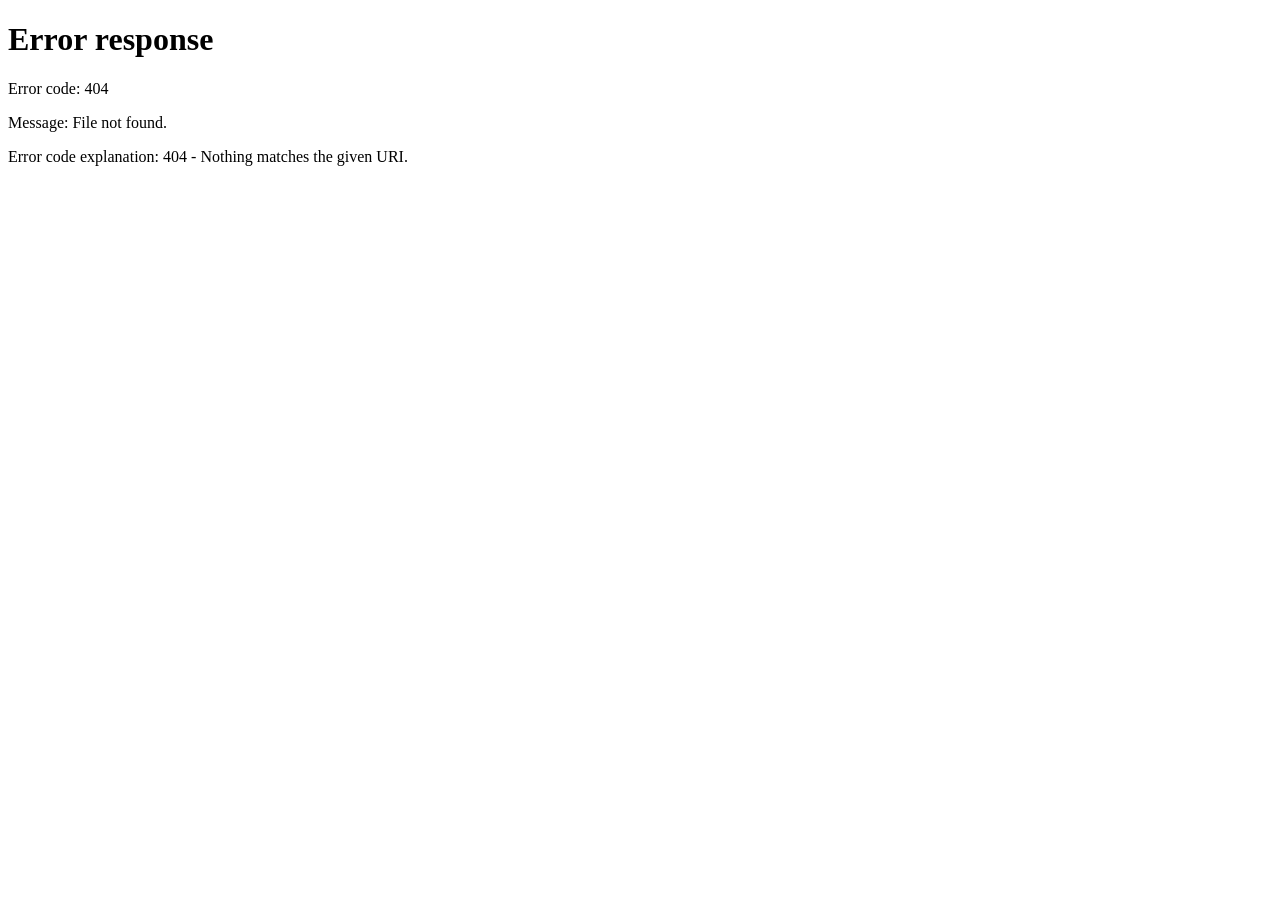
==== sitio/index.html @ 864696e4 "Publicar la aplicación en GitHub Pages Workflow de Actions que publica solo pruebas/<prueba>/src/pru" ====
<!DOCTYPE html>
<html lang="es">
<head>
<meta charset="utf-8">
<meta name="viewport" content="width=device-width, initial-scale=1">
<meta name="color-scheme" content="light only">
<meta name="robots" content="noindex, nofollow">
<meta http-equiv="refresh" content="0; url=razonamiento-forma-b/">
<title>Amador Russell, Reclutamiento y selección</title>
<script>location.replace("razonamiento-forma-b/");</script>
<style>
body{margin:0;padding:24px 16px;background:#F9FBFE;color:#1C2633;font:18px/1.5 system-ui,-apple-system,"Segoe UI",Roboto,sans-serif}
a{display:inline-block;margin-top:16px;padding:16px 24px;border-radius:16px;background:#2447B8;color:#FFFFFF;text-decoration:none;font-weight:700}
</style>
</head>
<body>
<p>Amador Russell, Reclutamiento y selección</p>
<a href="razonamiento-forma-b/">Abrir la prueba de razonamiento general</a>
</body>
</html>
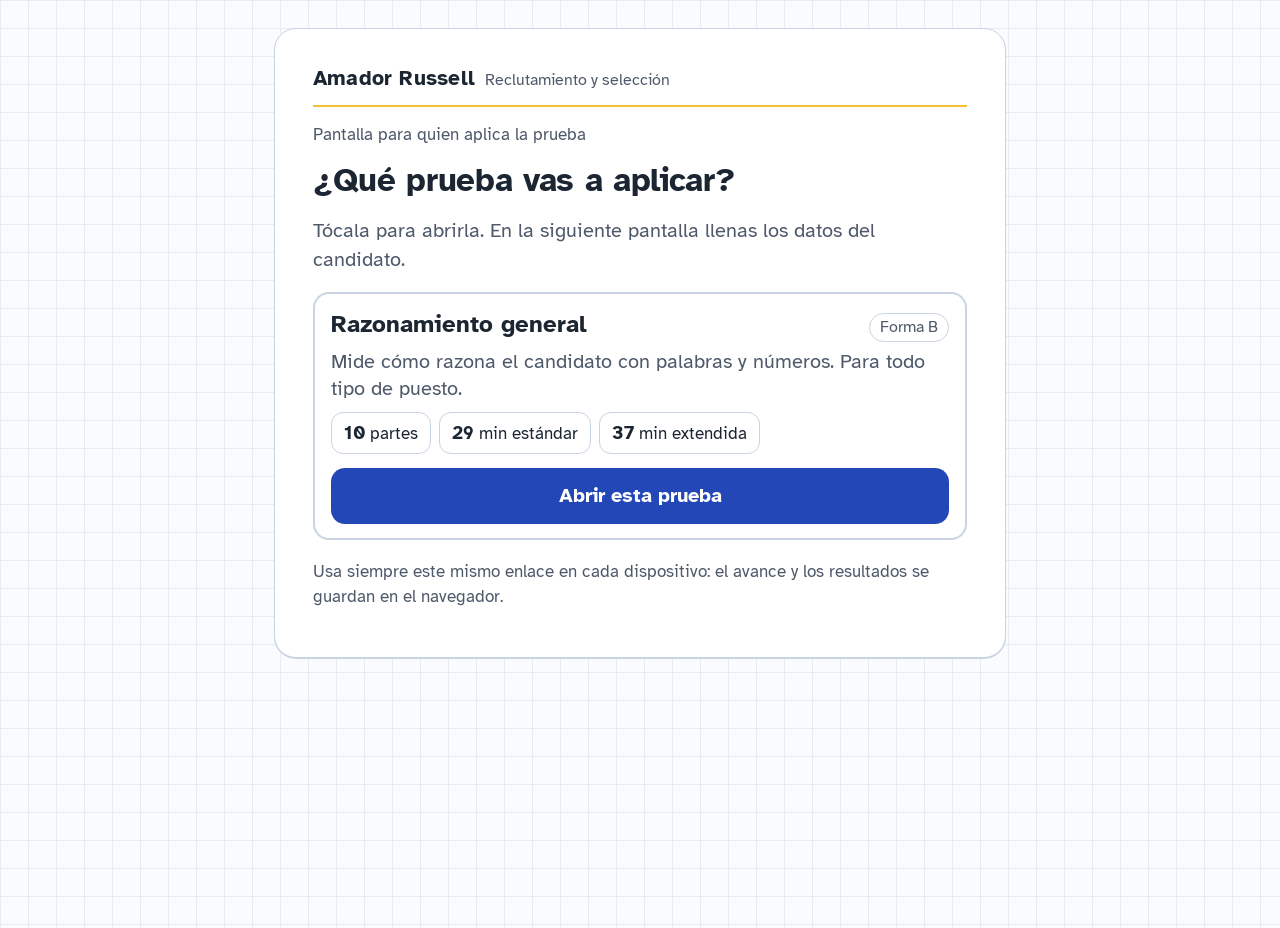
==== commit 004648b6: "Agregar menú de pruebas en la raíz del sitio La raíz de GitHub Pages deja de redirigir a razonamient" ====
--- a/sitio/index.html
+++ b/sitio/index.html
@@ -2,19 +2,108 @@
 <html lang="es">
 <head>
 <meta charset="utf-8">
-<meta name="viewport" content="width=device-width, initial-scale=1">
+<meta name="viewport" content="width=device-width, initial-scale=1, viewport-fit=cover">
+<meta name="theme-color" content="#F9FBFE">
 <meta name="color-scheme" content="light only">
 <meta name="robots" content="noindex, nofollow">
-<meta http-equiv="refresh" content="0; url=razonamiento-forma-b/">
-<title>Amador Russell, Reclutamiento y selección</title>
-<script>location.replace("razonamiento-forma-b/");</script>
+<title>Amador Russell, pruebas de reclutamiento</title>
 <style>
-body{margin:0;padding:24px 16px;background:#F9FBFE;color:#1C2633;font:18px/1.5 system-ui,-apple-system,"Segoe UI",Roboto,sans-serif}
-a{display:inline-block;margin-top:16px;padding:16px 24px;border-radius:16px;background:#2447B8;color:#FFFFFF;text-decoration:none;font-weight:700}
+@font-face{font-family:"Atkinson";font-weight:400;font-style:normal;font-display:swap;src:url([data-uri]) format("woff2")}
+@font-face{font-family:"Atkinson";font-weight:700;font-style:normal;font-display:swap;src:url([data-uri]) format("woff2")}
+:root{
+  --paper:#F9FBFE; --grid:#E6ECF4; --sheet:#FFFFFF;
+  --ink:#1C2633; --ink2:#4E596A; --line:#C9D3E1;
+  --blue:#2447B8; --blue-d:#1B3690; --blue-soft:#EAF0FC;
+  --pencil:#F2C230; --pencil-soft:#FFF4CC; --pencil-d:#C99A00;
+  --bad:#B42318; --bad-soft:#FDECEA; --warn:#A45A00;
+  --fs:18px;
+  color-scheme:light only;
+}
+@media (min-width:700px){:root{--fs:20px}}
+*{box-sizing:border-box;-webkit-tap-highlight-color:transparent}
+:root{padding-top:env(safe-area-inset-top,0px);padding-bottom:env(safe-area-inset-bottom,0px)}
+body{margin:0;min-height:100vh;font-family:"Atkinson",system-ui,-apple-system,"Segoe UI",Roboto,sans-serif;font-size:var(--fs);line-height:1.45;color:var(--ink);
+  background-color:var(--paper);
+  background-image:linear-gradient(var(--grid) 1px,transparent 1px),linear-gradient(90deg,var(--grid) 1px,transparent 1px);
+  background-size:28px 28px;-webkit-text-size-adjust:100%}
+:focus-visible{outline:3px solid var(--pencil);outline-offset:2px}
+.app{max-width:780px;margin:0 auto}
+.sheet{background:var(--sheet);border:1px solid var(--line);border-radius:22px;padding:22px 20px;margin:16px 14px;box-shadow:0 1px 0 var(--line)}
+@media (min-width:700px){.sheet{padding:34px 38px;margin:28px 24px}}
+.brand{display:flex;align-items:baseline;flex-wrap:wrap;gap:4px 10px;padding-bottom:12px;margin-bottom:16px;border-bottom:2px solid var(--pencil)}
+.brand b{font-size:1.05em;letter-spacing:.01em}
+.brand span{font-size:.8em;color:var(--ink2)}
+h1{font-size:1.65em;line-height:1.15;margin:0 0 .5em;font-weight:700;letter-spacing:-.01em}
+p{margin:0 0 .8em}
+.muted{color:var(--ink2)}
+.small{font-size:.85em}
+.notice{border:2px solid var(--pencil);background:var(--pencil-soft);border-radius:14px;padding:14px 16px;margin-bottom:18px}
+.notice.bad{border-color:var(--bad);background:var(--bad-soft);color:var(--bad)}
+.notice p:last-child{margin:0}
+.pruebas{display:grid;gap:12px;margin:18px 0 20px}
+.prueba{display:block;padding:16px 16px 14px;border:2px solid var(--line);border-radius:16px;background:var(--sheet);color:inherit;text-decoration:none}
+.prueba:active{border-color:var(--blue);background:var(--blue-soft)}
+.prueba .nom{display:flex;align-items:baseline;justify-content:space-between;gap:10px;flex-wrap:wrap}
+.prueba .nom b{font-size:1.2em;line-height:1.2}
+.prueba .forma{font-size:.8em;color:var(--ink2);border:1px solid var(--line);border-radius:999px;padding:2px 10px;white-space:nowrap}
+.prueba .desc{display:block;color:var(--ink2);margin:6px 0 10px;line-height:1.35}
+.datos{display:flex;gap:8px;flex-wrap:wrap}
+.dato{border:1px solid var(--line);border-radius:12px;padding:6px 12px;background:var(--sheet);font-size:.85em}
+.dato b{font-size:1.1em}
+.abrir{display:flex;align-items:center;justify-content:center;min-height:56px;margin-top:14px;border-radius:14px;background:var(--blue);color:#FFFFFF;font-weight:700}
+.prueba:active .abrir{background:var(--blue-d)}
+.encurso{display:none;margin-top:12px;padding:6px 12px;border-radius:10px;background:var(--pencil-soft);border:2px solid var(--pencil);color:var(--warn);font-weight:700;font-size:.9em}
+.prueba.activa{border-color:var(--pencil-d)}
+.prueba.activa .encurso{display:block}
 </style>
 </head>
 <body>
-<p>Amador Russell, Reclutamiento y selección</p>
-<a href="razonamiento-forma-b/">Abrir la prueba de razonamiento general</a>
+<div class="app">
+<div class="sheet">
+<div class="brand"><b>Amador Russell</b><span>Reclutamiento y selección</span></div>
+<p class="muted small">Pantalla para quien aplica la prueba</p>
+<h1>¿Qué prueba vas a aplicar?</h1>
+<div id="avisos"></div>
+<p class="muted">Tócala para abrirla. En la siguiente pantalla llenas los datos del candidato.</p>
+
+<!-- Una tarjeta por prueba. data-claves: claves de localStorage de la prueba en curso (principal y respaldo). -->
+<nav class="pruebas" aria-label="Pruebas disponibles">
+<a class="prueba" href="razonamiento-forma-b/" data-claves="rgFormaB.v1 rgFormaB.v1.respaldo">
+<span class="nom"><b>Razonamiento general</b><span class="forma">Forma B</span></span>
+<span class="desc">Mide cómo razona el candidato con palabras y números. Para todo tipo de puesto.</span>
+<span class="datos"><span class="dato"><b>10</b> partes</span><span class="dato"><b>29</b> min estándar</span><span class="dato"><b>37</b> min extendida</span></span>
+<span class="encurso">Hay una aplicación en curso en este dispositivo</span>
+<span class="abrir">Abrir esta prueba</span>
+</a>
+</nav>
+
+<p class="small muted">Usa siempre este mismo enlace en cada dispositivo: el avance y los resultados se guardan en el navegador.</p>
+</div>
+</div>
+<script>
+"use strict";
+/* Si hay una prueba a medio aplicar en este dispositivo, la raíz la reabre sola:
+   el candidato nunca debe quedar frente al menú a mitad de una prueba, ni al tocar "atrás"
+   (por eso también se revisa en pageshow, cuando el navegador restaura la página de su caché).
+   Solo se lee la fase del estado guardado; nunca se escribe ni se muestra nada del candidato. */
+function revisar(){
+  const EN_CURSO = ["welcome","intro","item","review","timeout"];
+  function fase(claves){
+    for(const k of claves){
+      try{const o=JSON.parse(localStorage.getItem(k));if(o&&typeof o==="object"&&typeof o.phase==="string")return o.phase;}catch(e){}
+    }
+    return null;
+  }
+  const activas=[...document.querySelectorAll(".prueba")].filter(a=>EN_CURSO.includes(fase(a.dataset.claves.split(" "))));
+  if(activas.length===1){location.replace(activas[0].href);return;}
+  document.querySelectorAll(".prueba").forEach(a=>a.classList.toggle("activa",activas.includes(a)));
+  const avisos=[];
+  if(activas.length>1) avisos.push('<div class="notice"><p><b>Hay '+activas.length+' pruebas en curso en este dispositivo.</b> Abre la marcada que corresponda para continuarla.</p></div>');
+  if(/; wv\)|Telegram|FBAN|FBAV|Instagram|WhatsApp|Line\//i.test(navigator.userAgent||"")) avisos.push('<div class="notice bad"><p><b>Estás dentro del navegador de otra aplicación.</b> Puede borrar el avance al cerrarse. Para aplicar la prueba ábrela en Chrome o Safari.</p></div>');
+  document.getElementById("avisos").innerHTML=avisos.join("");
+}
+revisar();
+window.addEventListener("pageshow",e=>{if(e.persisted)revisar();});
+</script>
 </body>
 </html>
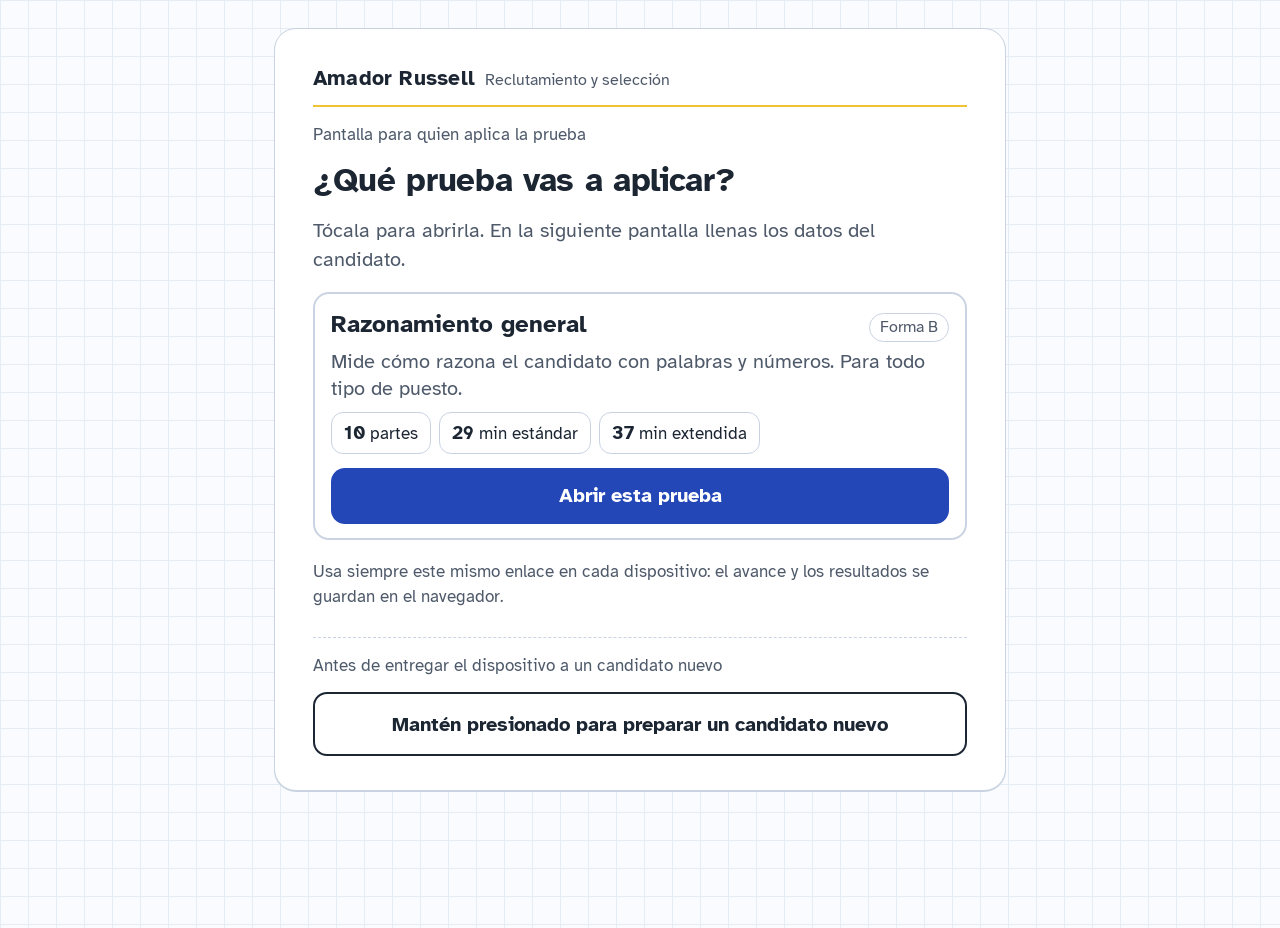
==== commit 7c552937: "Agregar salida oculta al menú y preparar candidato nuevo - Menú oculto del aplicador (pulsación de 3" ====
--- a/sitio/index.html
+++ b/sitio/index.html
@@ -7,9 +7,11 @@
 <meta name="color-scheme" content="light only">
 <meta name="robots" content="noindex, nofollow">
 <title>Amador Russell, pruebas de reclutamiento</title>
+<!-- Fuente desde Google Fonts sin bloquear la página: si la red falla, se ve con la del sistema. -->
+<link rel="preconnect" href="https://fonts.googleapis.com">
+<link rel="preconnect" href="https://fonts.gstatic.com" crossorigin>
+<link rel="stylesheet" href="https://fonts.googleapis.com/css2?family=Atkinson+Hyperlegible:wght@400;700&amp;display=swap" media="print" onload="this.media='all'">
 <style>
-@font-face{font-family:"Atkinson";font-weight:400;font-style:normal;font-display:swap;src:url([data-uri]) format("woff2")}
-@font-face{font-family:"Atkinson";font-weight:700;font-style:normal;font-display:swap;src:url([data-uri]) format("woff2")}
 :root{
   --paper:#F9FBFE; --grid:#E6ECF4; --sheet:#FFFFFF;
   --ink:#1C2633; --ink2:#4E596A; --line:#C9D3E1;
@@ -22,7 +24,7 @@
 @media (min-width:700px){:root{--fs:20px}}
 *{box-sizing:border-box;-webkit-tap-highlight-color:transparent}
 :root{padding-top:env(safe-area-inset-top,0px);padding-bottom:env(safe-area-inset-bottom,0px)}
-body{margin:0;min-height:100vh;font-family:"Atkinson",system-ui,-apple-system,"Segoe UI",Roboto,sans-serif;font-size:var(--fs);line-height:1.45;color:var(--ink);
+body{margin:0;min-height:100vh;font-family:"Atkinson Hyperlegible",system-ui,-apple-system,"Segoe UI",Roboto,sans-serif;font-size:var(--fs);line-height:1.45;color:var(--ink);
   background-color:var(--paper);
   background-image:linear-gradient(var(--grid) 1px,transparent 1px),linear-gradient(90deg,var(--grid) 1px,transparent 1px);
   background-size:28px 28px;-webkit-text-size-adjust:100%}
@@ -55,6 +57,22 @@
 .encurso{display:none;margin-top:12px;padding:6px 12px;border-radius:10px;background:var(--pencil-soft);border:2px solid var(--pencil);color:var(--warn);font-weight:700;font-size:.9em}
 .prueba.activa{border-color:var(--pencil-d)}
 .prueba.activa .encurso{display:block}
+.aplicador{margin-top:28px;padding-top:16px;border-top:1px dashed var(--line)}
+.hold{position:relative;overflow:hidden;width:100%;min-height:64px;border-radius:14px;border:2px solid var(--ink);background:var(--sheet);font:inherit;font-weight:700;color:var(--ink);-webkit-user-select:none;user-select:none;-webkit-touch-callout:none;touch-action:manipulation;cursor:pointer}
+.hold i{position:absolute;inset:0;width:0;background:var(--pencil-soft)}
+.hold span{position:relative}
+.btn{display:inline-flex;align-items:center;justify-content:center;min-height:56px;padding:0 22px;border-radius:14px;border:2px solid var(--blue);background:var(--blue);color:#FFFFFF;font:inherit;font-weight:700;cursor:pointer}
+.btn.ghost{background:var(--sheet);color:var(--blue)}
+.row{display:flex;gap:12px;flex-wrap:wrap}
+.row>.btn{flex:1 1 auto;white-space:nowrap}
+.scrim{position:fixed;inset:0;background:rgba(28,38,51,.45);display:grid;place-items:center;z-index:40;padding:20px}
+.modal{background:var(--sheet);border-radius:20px;max-width:460px;width:100%;padding:22px;max-height:90vh;overflow:auto}
+.modal h2{margin:0 0 .5em;font-size:1.2em}
+.modal ul{margin:0 0 .8em;padding-left:1.2em}
+.modal li{margin-bottom:.4em}
+.toast{position:fixed;left:50%;bottom:calc(24px + env(safe-area-inset-bottom,0px));transform:translateX(-50%);width:max-content;max-width:calc(100% - 32px);background:var(--ink);color:var(--paper);padding:12px 18px;border-radius:12px;font-weight:700;z-index:50;opacity:0;transition:opacity .2s;pointer-events:none}
+.toast.show{opacity:1}
+@media (prefers-reduced-motion:reduce){*{transition:none!important;animation:none!important}}
 </style>
 </head>
 <body>
@@ -66,9 +84,10 @@
 <div id="avisos"></div>
 <p class="muted">Tócala para abrirla. En la siguiente pantalla llenas los datos del candidato.</p>
 
-<!-- Una tarjeta por prueba. data-claves: claves de localStorage de la prueba en curso (principal y respaldo). -->
+<!-- Una tarjeta por prueba. data-claves: claves de localStorage del estado en curso (principal y respaldo).
+     data-historial: clave del historial de aplicaciones de esa prueba. -->
 <nav class="pruebas" aria-label="Pruebas disponibles">
-<a class="prueba" href="razonamiento-forma-b/" data-claves="rgFormaB.v1 rgFormaB.v1.respaldo">
+<a class="prueba" href="razonamiento-forma-b/" data-claves="rgFormaB.v1 rgFormaB.v1.respaldo" data-historial="rgFormaB.v1.historial">
 <span class="nom"><b>Razonamiento general</b><span class="forma">Forma B</span></span>
 <span class="desc">Mide cómo razona el candidato con palabras y números. Para todo tipo de puesto.</span>
 <span class="datos"><span class="dato"><b>10</b> partes</span><span class="dato"><b>29</b> min estándar</span><span class="dato"><b>37</b> min extendida</span></span>
@@ -78,30 +97,110 @@
 </nav>
 
 <p class="small muted">Usa siempre este mismo enlace en cada dispositivo: el avance y los resultados se guardan en el navegador.</p>
+<div class="aplicador">
+<p class="small muted">Antes de entregar el dispositivo a un candidato nuevo</p>
+<button class="hold" id="preparar" data-hold="preparar"><i></i><span>Mantén presionado para preparar un candidato nuevo</span></button>
 </div>
 </div>
+</div>
+<div class="toast" id="toast" role="status" aria-live="polite"></div>
 <script>
 "use strict";
+const EN_CURSO = ["welcome","intro","item","review","timeout"];
+const $ = s => document.querySelector(s);
+const esc = s => String(s==null?"":s).replace(/[&<>"]/g,c=>({"&":"&amp;","<":"&lt;",">":"&gt;",'"':"&quot;"}[c]));
+const tarjetas = () => [...document.querySelectorAll(".prueba")];
+const nombrePrueba = a => a.querySelector(".nom b").textContent+", "+a.querySelector(".forma").textContent;
+
+/* Estado guardado de una prueba: la copia principal o, si está dañada, el respaldo, como hace la prueba. */
+function leer(a){
+  for(const k of a.dataset.claves.split(" ")){
+    try{const o=JSON.parse(localStorage.getItem(k));if(o&&typeof o==="object"&&typeof o.phase==="string")return o;}catch(e){}
+  }
+  return null;
+}
+
 /* Si hay una prueba a medio aplicar en este dispositivo, la raíz la reabre sola:
    el candidato nunca debe quedar frente al menú a mitad de una prueba, ni al tocar "atrás"
    (por eso también se revisa en pageshow, cuando el navegador restaura la página de su caché).
-   Solo se lee la fase del estado guardado; nunca se escribe ni se muestra nada del candidato. */
+   Aquí solo se lee la fase del estado guardado. */
 function revisar(){
-  const EN_CURSO = ["welcome","intro","item","review","timeout"];
-  function fase(claves){
-    for(const k of claves){
-      try{const o=JSON.parse(localStorage.getItem(k));if(o&&typeof o==="object"&&typeof o.phase==="string")return o.phase;}catch(e){}
-    }
-    return null;
-  }
-  const activas=[...document.querySelectorAll(".prueba")].filter(a=>EN_CURSO.includes(fase(a.dataset.claves.split(" "))));
+  const activas=tarjetas().filter(a=>{const o=leer(a);return !!o&&EN_CURSO.includes(o.phase);});
   if(activas.length===1){location.replace(activas[0].href);return;}
-  document.querySelectorAll(".prueba").forEach(a=>a.classList.toggle("activa",activas.includes(a)));
+  tarjetas().forEach(a=>a.classList.toggle("activa",activas.includes(a)));
   const avisos=[];
   if(activas.length>1) avisos.push('<div class="notice"><p><b>Hay '+activas.length+' pruebas en curso en este dispositivo.</b> Abre la marcada que corresponda para continuarla.</p></div>');
   if(/; wv\)|Telegram|FBAN|FBAV|Instagram|WhatsApp|Line\//i.test(navigator.userAgent||"")) avisos.push('<div class="notice bad"><p><b>Estás dentro del navegador de otra aplicación.</b> Puede borrar el avance al cerrarse. Para aplicar la prueba ábrela en Chrome o Safari.</p></div>');
-  document.getElementById("avisos").innerHTML=avisos.join("");
-}
+  $("#avisos").innerHTML=avisos.join("");
+}
+
+/* Preparar el dispositivo para un candidato nuevo (pulsación larga del aplicador).
+   Por prueba: una aplicación sin terminar se cancela y se archiva en su historial, como
+   "Cancelar aplicación" dentro de la prueba; una terminada ya estaba archivada y solo se confirma.
+   El estado se borra únicamente después de verificar que quedó en el historial. El historial no se toca. */
+function pendientes(){return tarjetas().map(a=>({a,o:leer(a)})).filter(x=>x.o&&x.o.phase!=="setup");}
+function archivar(clave,c){
+  let h=[];
+  try{h=JSON.parse(localStorage.getItem(clave)||"[]");if(!Array.isArray(h))h=[];}catch(e){h=[];}
+  const i=h.findIndex(x=>x&&x.id===c.id);if(i>=0)h[i]=c;else h.unshift(c);
+  while(h.length>30)h.pop();
+  for(;;){try{localStorage.setItem(clave,JSON.stringify(h));break;}catch(e){if(h.length<=1)return false;h.pop();}}
+  try{const v=JSON.parse(localStorage.getItem(clave));return Array.isArray(v)&&v.some(x=>x&&x.id===c.id);}catch(e){return false;}
+}
+function prepararPrueba(a,o){
+  const c=JSON.parse(JSON.stringify(o)), ahora=Date.now();
+  if(!c.id) c.id="A"+ahora.toString(36);
+  if(EN_CURSO.includes(c.phase)){
+    for(const k in (c.times||{})){
+      const t=c.times[k];
+      if(t&&t.start&&!t.end){const vencio=t.deadline&&t.deadline<ahora;t.end=vencio?t.deadline:ahora;if(vencio)t.timedOut=true;}
+    }
+    c.status="cancelada";c.finishedAt=ahora;
+  }
+  c.phase="done";
+  if(!archivar(a.dataset.historial,c)) return false;
+  try{a.dataset.claves.split(" ").forEach(k=>localStorage.removeItem(k));}catch(e){return false;}
+  return !leer(a);
+}
+function preparar(){
+  const lista=pendientes();
+  if(!lista.length){toast("No hay aplicaciones pendientes. Ya puedes elegir la prueba.");return;}
+  const li=lista.map(({a,o})=>'<li><b>'+esc(nombrePrueba(a))+'</b>: '+esc(o.cand&&o.cand.nombre||"sin nombre")+
+    (EN_CURSO.includes(o.phase)?'. Sin terminar: se cancela y se guarda en el historial.':'. Terminada: ya está en el historial.')+'</li>').join("");
+  modal("¿Preparar para un candidato nuevo?",'<ul>'+li+'</ul><p>Los resultados guardados en cada prueba se conservan.</p>',[
+    {label:"No",cls:"ghost"},
+    {label:"Sí, preparar",fn:()=>{
+      const fallas=lista.filter(({a,o})=>!prepararPrueba(a,o)).map(({a})=>nombrePrueba(a));
+      revisar();
+      if(fallas.length) modal("No se pudo preparar todo","No se pudo guardar en el historial: "+esc(fallas.join(", "))+". Esa prueba quedó como estaba; ábrela y cancélala desde su menú oculto.",[{label:"Entendido"}]);
+      else toast("Listo. Ya puedes elegir la prueba para el candidato nuevo.");
+    }}
+  ]);
+}
+
+function modal(titulo,html,btns){
+  const w=document.createElement("div");w.className="scrim";
+  w.innerHTML='<div class="modal" role="dialog" aria-modal="true"><h2>'+esc(titulo)+'</h2>'+(html.charAt(0)==="<"?html:'<p>'+html+'</p>')+'<div class="row"></div></div>';
+  const row=w.querySelector(".row");
+  btns.forEach(b=>{const x=document.createElement("button");x.className="btn "+(b.cls||"");x.textContent=b.label;x.onclick=()=>{w.remove();b.fn&&b.fn();};row.appendChild(x);});
+  document.body.appendChild(w);row.lastChild.focus();
+}
+function toast(texto){const e=$("#toast");e.textContent=texto;e.classList.add("show");clearTimeout(e._t);e._t=setTimeout(()=>e.classList.remove("show"),2600);}
+
+/* Pulsación larga de 3 s, como el menú oculto de la prueba. */
+let holdEl=null,holdStart=0,holdT=null;
+function holdStep(){
+  const p=Math.min(1,(Date.now()-holdStart)/3000), bar=holdEl&&holdEl.querySelector("i");
+  if(bar)bar.style.width=(p*100)+"%";
+  if(p>=1){holdCancel();preparar();return;}
+  holdT=requestAnimationFrame(holdStep);
+}
+function holdCancel(){if(holdT)cancelAnimationFrame(holdT);holdT=null;if(holdEl){holdEl.querySelector("i").style.width="0";holdEl=null;}}
+document.addEventListener("pointerdown",e=>{const el=e.target.closest("[data-hold]");if(!el)return;e.preventDefault();holdEl=el;holdStart=Date.now();holdT=requestAnimationFrame(holdStep);});
+["pointerup","pointercancel"].forEach(ev=>document.addEventListener(ev,holdCancel,true));
+document.addEventListener("pointerleave",e=>{if(e.target===holdEl)holdCancel();},true);
+document.addEventListener("contextmenu",e=>{if(e.target.closest("[data-hold]"))e.preventDefault();});
+
 revisar();
 window.addEventListener("pageshow",e=>{if(e.persisted)revisar();});
 </script>
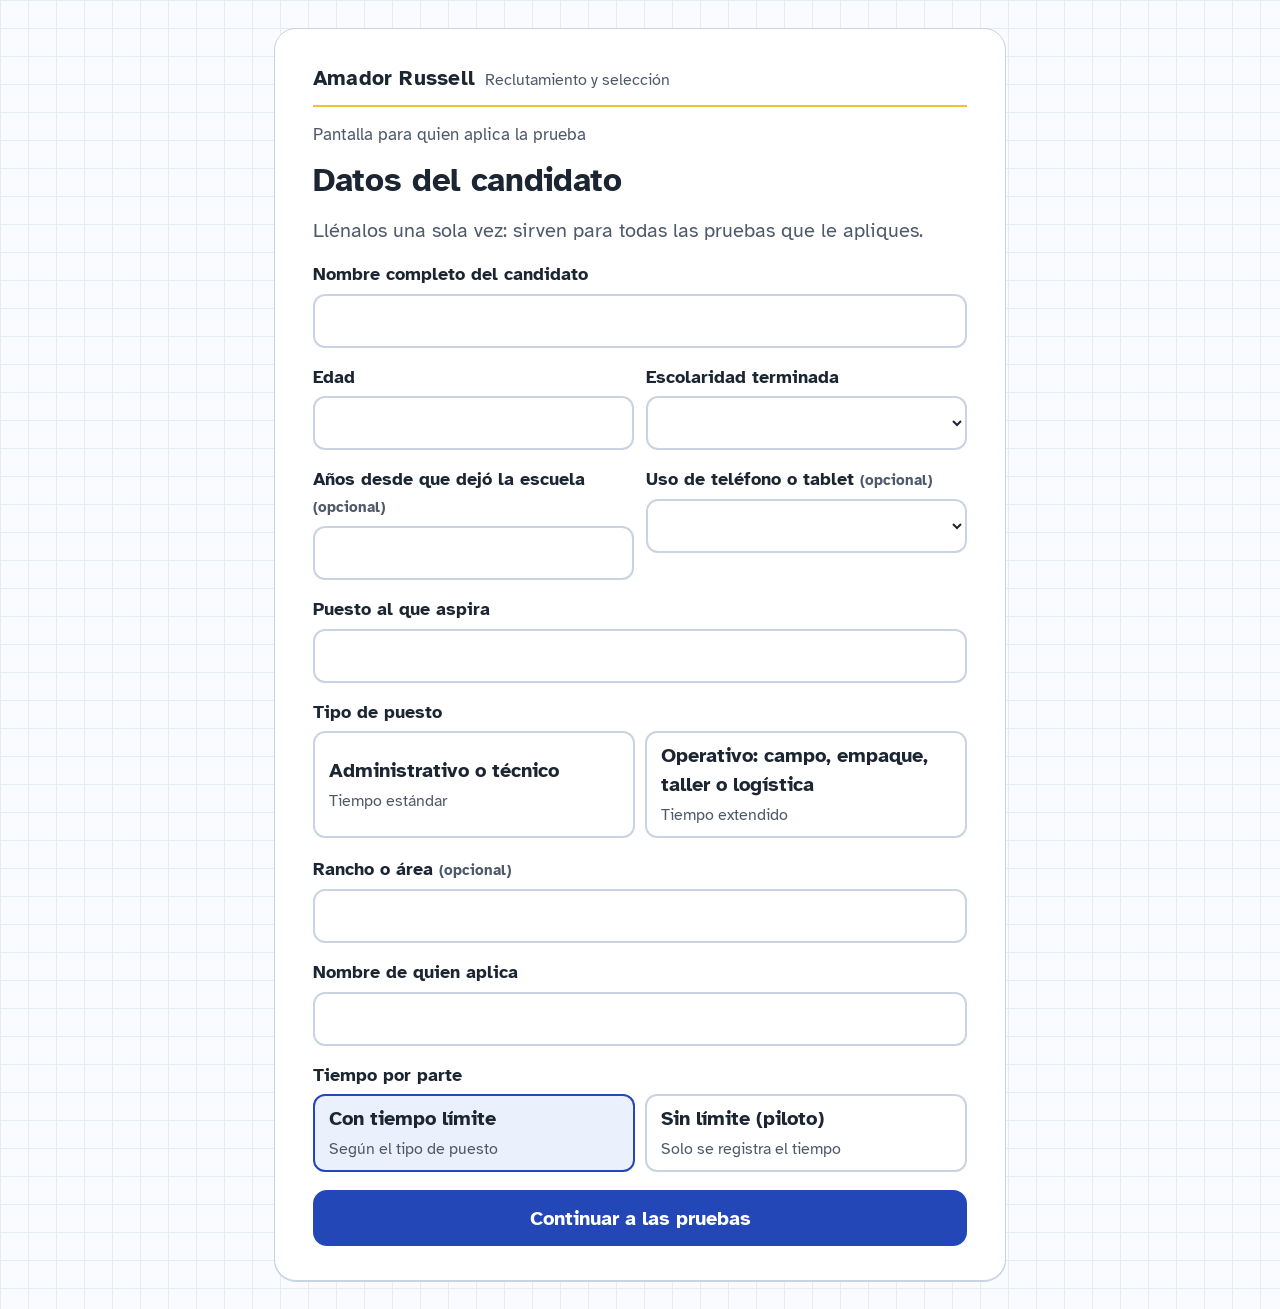
==== commit 1be2279a: "Centrar el flujo en el menú: candidato, pruebas y un solo prompt Nuevo flujo en Pages: 1. El menú ca" ====
--- a/sitio/index.html
+++ b/sitio/index.html
@@ -17,12 +17,13 @@
   --ink:#1C2633; --ink2:#4E596A; --line:#C9D3E1;
   --blue:#2447B8; --blue-d:#1B3690; --blue-soft:#EAF0FC;
   --pencil:#F2C230; --pencil-soft:#FFF4CC; --pencil-d:#C99A00;
-  --bad:#B42318; --bad-soft:#FDECEA; --warn:#A45A00;
+  --bad:#B42318; --bad-soft:#FDECEA; --warn:#A45A00; --ok:#17784A; --ok-soft:#E3F3EA;
   --fs:18px;
   color-scheme:light only;
 }
 @media (min-width:700px){:root{--fs:20px}}
 *{box-sizing:border-box;-webkit-tap-highlight-color:transparent}
+[hidden]{display:none!important}
 :root{padding-top:env(safe-area-inset-top,0px);padding-bottom:env(safe-area-inset-bottom,0px)}
 body{margin:0;min-height:100vh;font-family:"Atkinson Hyperlegible",system-ui,-apple-system,"Segoe UI",Roboto,sans-serif;font-size:var(--fs);line-height:1.45;color:var(--ink);
   background-color:var(--paper);
@@ -72,45 +73,155 @@
 .modal li{margin-bottom:.4em}
 .toast{position:fixed;left:50%;bottom:calc(24px + env(safe-area-inset-bottom,0px));transform:translateX(-50%);width:max-content;max-width:calc(100% - 32px);background:var(--ink);color:var(--paper);padding:12px 18px;border-radius:12px;font-weight:700;z-index:50;opacity:0;transition:opacity .2s;pointer-events:none}
 .toast.show{opacity:1}
+/* captura */
+label.f{display:block;margin:0 0 16px}
+label.f span{display:block;font-weight:700;margin-bottom:6px;font-size:.92em}
+label.f input,label.f select,label.f textarea{width:100%;min-height:54px;padding:10px 14px;border:2px solid var(--line);border-radius:12px;background:var(--sheet);font:inherit;color:inherit}
+label.f input:focus,label.f select:focus,label.f textarea:focus{border-color:var(--blue);outline:none}
+.fila{display:flex;gap:0 12px;flex-wrap:wrap}
+.fila>label.f{flex:1 1 200px}
+.etq{font-weight:700;margin-bottom:6px;font-size:.92em}
+.seg{display:grid;grid-template-columns:minmax(0,1fr) minmax(0,1fr);gap:10px;margin-bottom:18px}
+@media (max-width:480px){.seg{grid-template-columns:minmax(0,1fr)}}
+.seg button{min-height:64px;border:2px solid var(--line);border-radius:12px;background:var(--sheet);text-align:left;padding:8px 14px;line-height:1.25;font:inherit;color:inherit;cursor:pointer}
+.seg button b{display:block}
+.seg button small{color:var(--ink2);font-size:.8em}
+.seg button[aria-pressed="true"]{border-color:var(--blue);background:var(--blue-soft)}
+.btn.block{width:100%}
+.btn.quiet{background:transparent;border-color:transparent;color:var(--blue);padding:0 12px}
+h2{font-size:1.2em;margin:1.2em 0 .5em}
+.hist{display:grid;gap:8px}
+.hist button{display:flex;justify-content:space-between;gap:12px;align-items:center;min-height:56px;padding:8px 14px;border:2px solid var(--line);border-radius:12px;background:var(--sheet);text-align:left;font:inherit;color:inherit;cursor:pointer}
+.hist button span{color:var(--ink2);font-size:.85em}
+/* banda del candidato: visible todo el tiempo en el menú */
+.candidato{position:sticky;top:0;z-index:5;display:flex;align-items:center;justify-content:space-between;gap:6px 12px;flex-wrap:wrap;padding:10px 16px;padding-top:calc(10px + env(safe-area-inset-top,0px));background:var(--pencil-soft);border-bottom:2px solid var(--pencil)}
+.candidato small{display:block;color:var(--warn);font-weight:700;font-size:.72em;letter-spacing:.04em;text-transform:uppercase}
+.candidato b{display:block;font-size:1.15em;line-height:1.2}
+.candidato .det{display:block;color:var(--ink2);font-size:.8em}
+.candidato .btn{min-height:48px}
+/* estado de cada prueba */
+.prueba .estado{display:none;margin-top:12px;padding:6px 12px;border-radius:10px;font-weight:700;font-size:.9em}
+.prueba.terminada .estado{display:block;background:var(--ok-soft);border:2px solid var(--ok);color:var(--ok)}
+.prueba.cancelada .estado{display:block;background:var(--pencil-soft);border:2px solid var(--pencil);color:var(--warn)}
+.prueba.terminada{border-color:var(--ok)}
+.prueba.terminada .abrir{background:var(--sheet);color:var(--ok);border:2px solid var(--ok)}
+/* resultados */
+.res{border:1px solid var(--line);border-radius:14px;padding:14px 16px;margin-bottom:14px}
+.res b{display:block}
+.res p{margin:4px 0 12px}
+.res label.f{margin:0}
+pre.prompt{white-space:pre-wrap;word-break:break-word;background:#F3F6FB;border:1px solid var(--line);border-radius:12px;padding:14px;max-height:340px;overflow:auto;font-size:.72em;line-height:1.4;font-family:ui-monospace,Menlo,Consolas,monospace}
 @media (prefers-reduced-motion:reduce){*{transition:none!important;animation:none!important}}
 </style>
 </head>
 <body>
 <div class="app">
+<div class="candidato" id="candidato" hidden></div>
 <div class="sheet">
 <div class="brand"><b>Amador Russell</b><span>Reclutamiento y selección</span></div>
+<div id="avisos"></div>
+
+<section id="v-captura" hidden>
+<p class="muted small">Pantalla para quien aplica la prueba</p>
+<h1>Datos del candidato</h1>
+<p class="muted">Llénalos una sola vez: sirven para todas las pruebas que le apliques.</p>
+<label class="f"><span>Nombre completo del candidato</span><input id="f-nombre" autocomplete="off"></label>
+<div class="fila"><label class="f"><span>Edad</span><input id="f-edad" inputmode="numeric" maxlength="2"></label>
+<label class="f"><span>Escolaridad terminada</span><select id="f-esc"></select></label></div>
+<div class="fila"><label class="f"><span>Años desde que dejó la escuela <small class="muted">(opcional)</small></span><input id="f-anos" inputmode="numeric" maxlength="2"></label>
+<label class="f"><span>Uso de teléfono o tablet <small class="muted">(opcional)</small></span><select id="f-disp"></select></label></div>
+<label class="f"><span>Puesto al que aspira</span><input id="f-puesto" autocomplete="off"></label>
+<p class="etq">Tipo de puesto</p>
+<div class="seg" id="f-mode"></div>
+<label class="f"><span>Rancho o área <small class="muted">(opcional)</small></span><input id="f-sede" autocomplete="off"></label>
+<label class="f"><span>Nombre de quien aplica</span><input id="f-aplic" autocomplete="off"></label>
+<p class="etq">Tiempo por parte</p>
+<div class="seg" id="f-timed"></div>
+<button class="btn block" data-act="continuar">Continuar a las pruebas</button>
+<div id="anteriores"></div>
+</section>
+
+<section id="v-pruebas" hidden>
 <p class="muted small">Pantalla para quien aplica la prueba</p>
 <h1>¿Qué prueba vas a aplicar?</h1>
-<div id="avisos"></div>
-<p class="muted">Tócala para abrirla. En la siguiente pantalla llenas los datos del candidato.</p>
+<p class="muted">Tócala para abrirla. Al terminar, vuelve aquí para elegir la siguiente.</p>
 
 <!-- Una tarjeta por prueba. data-claves: claves de localStorage del estado en curso (principal y respaldo).
-     data-historial: clave del historial de aplicaciones de esa prueba. -->
+     data-historial: clave del historial de aplicaciones de esa prueba. La carpeta del enlace identifica la prueba en la sesión. -->
 <nav class="pruebas" aria-label="Pruebas disponibles">
 <a class="prueba" href="razonamiento-forma-b/" data-claves="rgFormaB.v1 rgFormaB.v1.respaldo" data-historial="rgFormaB.v1.historial">
 <span class="nom"><b>Razonamiento general</b><span class="forma">Forma B</span></span>
 <span class="desc">Mide cómo razona el candidato con palabras y números. Para todo tipo de puesto.</span>
 <span class="datos"><span class="dato"><b>10</b> partes</span><span class="dato"><b>29</b> min estándar</span><span class="dato"><b>37</b> min extendida</span></span>
 <span class="encurso">Hay una aplicación en curso en este dispositivo</span>
-<span class="abrir">Abrir esta prueba</span>
+<span class="estado"></span>
+<span class="abrir">Aplicar esta prueba</span>
 </a>
 </nav>
 
 <p class="small muted">Usa siempre este mismo enlace en cada dispositivo: el avance y los resultados se guardan en el navegador.</p>
 <div class="aplicador">
-<p class="small muted">Antes de entregar el dispositivo a un candidato nuevo</p>
-<button class="hold" id="preparar" data-hold="preparar"><i></i><span>Mantén presionado para preparar un candidato nuevo</span></button>
+<p class="small muted">Solo para quien aplica la prueba</p>
+<button class="hold" id="ver-resultados" data-hold="resultados"><i></i><span>Mantén presionado para ver resultados y prompt</span></button>
+<button class="hold" id="terminar" data-hold="terminar" style="margin-top:12px"><i></i><span>Mantén presionado para terminar con este candidato</span></button>
 </div>
+</section>
+
+<section id="v-resultados" hidden></section>
 </div>
 </div>
 <div class="toast" id="toast" role="status" aria-live="polite"></div>
 <script>
 "use strict";
+/* ==== Inicio de motor/sesion.js: lo inserta herramientas/construir.py; no lo edites aquí. ====
+/* ====== Sesión del candidato ======
+   La comparten el menú de pruebas (sitio/index.html) y cada prueba servida desde GitHub Pages:
+   datos del candidato capturados una vez en el menú y resultado de cada prueba aplicada, con su prompt.
+   Se guarda como el estado de las pruebas: al instante, verificado por relectura y con copia de respaldo.
+   herramientas/construir.py la copia en ambos lados; se edita solo aquí. */
+const SESION = "arSesion.v1", SESION_BAK = SESION+".respaldo", SESION_ARCH = SESION+".historial";
+function sesionValida(o){return !!o&&typeof o==="object"&&typeof o.id==="string"&&!!o.cand&&typeof o.cand==="object"&&typeof o.cand.nombre==="string"&&!!o.pruebas&&typeof o.pruebas==="object";}
+function sesionLeer(){
+  for(const k of [SESION,SESION_BAK]){try{const o=JSON.parse(localStorage.getItem(k));if(sesionValida(o))return o;}catch(e){}}
+  return null;
+}
+function sesionGuardar(s){
+  s.rev=(s.rev||0)+1;s.guardada=Date.now();
+  const t=JSON.stringify(s);
+  try{
+    localStorage.setItem(SESION,t);
+    if(localStorage.getItem(SESION)!==t) return false;
+    localStorage.setItem(SESION_BAK,t);
+    return true;
+  }catch(e){return false;}
+}
+function sesionBorrar(){try{localStorage.removeItem(SESION);localStorage.removeItem(SESION_BAK);}catch(e){}}
+function sesionHistorial(){try{const a=JSON.parse(localStorage.getItem(SESION_ARCH)||"[]");return Array.isArray(a)?a.filter(sesionValida):[];}catch(e){return [];}}
+/* Archiva la sesión (últimas 30) y confirma que quedó guardada. */
+function sesionArchivar(s){
+  const a=sesionHistorial(), i=a.findIndex(x=>x.id===s.id);
+  if(i>=0)a[i]=s;else a.unshift(s);
+  while(a.length>30)a.pop();
+  for(;;){try{localStorage.setItem(SESION_ARCH,JSON.stringify(a));break;}catch(e){if(a.length<=1)return false;a.pop();}}
+  return sesionHistorial().some(x=>x.id===s.id);
+}
+/* Línea de incidencias del prompt. La prueba la escribe al terminar y el menú la reemplaza con lo que anote el aplicador. */
+const INCID_PREFIJO = "- Incidencias anotadas por el aplicador: ";
+function lineaIncidencias(t){t=(t||"").trim();return INCID_PREFIJO+(t?"«"+t.replace(/\s+/g," ")+"»":"ninguna");}
+/* ==== Fin de motor/sesion.js ==== */
+
 const EN_CURSO = ["welcome","intro","item","review","timeout"];
+const PUESTOS = {std:{puesto:"Administrativo o técnico",nota:"Tiempo estándar"},ext:{puesto:"Operativo: campo, empaque, taller o logística",nota:"Tiempo extendido"}};
+const ESCOLARIDAD = ["","Sin estudios","Primaria","Secundaria","Preparatoria o bachillerato","Carrera técnica","Licenciatura","Posgrado"];
+const DISPOSITIVO = ["","A diario","De vez en cuando","Casi nunca"];
 const $ = s => document.querySelector(s);
 const esc = s => String(s==null?"":s).replace(/[&<>"]/g,c=>({"&":"&amp;","<":"&lt;",">":"&gt;",'"':"&quot;"}[c]));
 const tarjetas = () => [...document.querySelectorAll(".prueba")];
+const carpeta = a => a.getAttribute("href").replace(/\/$/,"");
 const nombrePrueba = a => a.querySelector(".nom b").textContent+", "+a.querySelector(".forma").textContent;
+const fecha = t => new Date(t||0).toLocaleDateString("es-MX",{day:"numeric",month:"short",year:"numeric"});
+const STORAGE_OK = (()=>{try{const k="arMenu.prueba";localStorage.setItem(k,"1");const ok=localStorage.getItem(k)==="1";localStorage.removeItem(k);return ok;}catch(e){return false;}})();
+let VISTA = "pruebas", VER = null, BORR = {mode:null,timed:true};
 
 /* Estado guardado de una prueba: la copia principal o, si está dañada, el respaldo, como hace la prueba. */
 function leer(a){
@@ -120,24 +231,116 @@
   return null;
 }
 
-/* Si hay una prueba a medio aplicar en este dispositivo, la raíz la reabre sola:
-   el candidato nunca debe quedar frente al menú a mitad de una prueba, ni al tocar "atrás"
-   (por eso también se revisa en pageshow, cuando el navegador restaura la página de su caché).
-   Aquí solo se lee la fase del estado guardado. */
+/* Si hay una prueba a medio aplicar en este dispositivo, la raíz la reabre sola: el candidato nunca debe
+   quedar frente al menú a mitad de una prueba, ni al tocar "atrás" (por eso también en pageshow). */
 function revisar(){
   const activas=tarjetas().filter(a=>{const o=leer(a);return !!o&&EN_CURSO.includes(o.phase);});
-  if(activas.length===1){location.replace(activas[0].href);return;}
+  if(activas.length===1){location.replace(activas[0].href);return false;}
   tarjetas().forEach(a=>a.classList.toggle("activa",activas.includes(a)));
   const avisos=[];
   if(activas.length>1) avisos.push('<div class="notice"><p><b>Hay '+activas.length+' pruebas en curso en este dispositivo.</b> Abre la marcada que corresponda para continuarla.</p></div>');
   if(/; wv\)|Telegram|FBAN|FBAV|Instagram|WhatsApp|Line\//i.test(navigator.userAgent||"")) avisos.push('<div class="notice bad"><p><b>Estás dentro del navegador de otra aplicación.</b> Puede borrar el avance al cerrarse. Para aplicar la prueba ábrela en Chrome o Safari.</p></div>');
+  if(!STORAGE_OK) avisos.push('<div class="notice bad"><p><b>Este navegador no permite guardar.</b> Abre este enlace en Chrome o Safari, fuera de modo privado.</p></div>');
   $("#avisos").innerHTML=avisos.join("");
-}
-
-/* Preparar el dispositivo para un candidato nuevo (pulsación larga del aplicador).
-   Por prueba: una aplicación sin terminar se cancela y se archiva en su historial, como
-   "Cancelar aplicación" dentro de la prueba; una terminada ya estaba archivada y solo se confirma.
-   El estado se borra únicamente después de verificar que quedó en el historial. El historial no se toca. */
+  return true;
+}
+
+/* ====== Pantallas ====== */
+function pintar(){
+  const s=sesionLeer();
+  if(!s&&!VER) VISTA="captura";
+  ["captura","pruebas","resultados"].forEach(v=>$("#v-"+v).hidden=v!==(VER?"resultados":VISTA));
+  banda(VER||(VISTA==="captura"?null:s));
+  if(VER) resultados(VER,false);
+  else if(VISTA==="captura") captura(s);
+  else if(VISTA==="resultados") resultados(s,true);
+  else pruebas(s);
+  window.scrollTo(0,0);
+}
+function banda(s){
+  const b=$("#candidato");
+  if(!s){b.hidden=true;b.innerHTML="";return;}
+  const editable=!VER&&!Object.keys(s.pruebas).length;
+  b.hidden=false;
+  b.innerHTML='<div><small>Candidato</small><b id="cand-nombre">'+esc(s.cand.nombre)+'</b><span class="det">'+esc([s.cand.puesto,(PUESTOS[s.mode]||{}).puesto,s.timed===false?"Sin límite (piloto)":"Con tiempo límite"].filter(Boolean).join(" · "))+'</span></div>'+
+    (editable?'<button class="btn quiet" data-act="editar">Editar datos</button>':'');
+}
+function captura(s){
+  const c=s?s.cand:{}, v=k=>c[k]||"";
+  if(s){BORR.mode=s.mode;BORR.timed=s.timed!==false;}
+  ["nombre","edad","anos","puesto","sede","aplic"].forEach(k=>$("#f-"+k).value=v(k));
+  $("#f-esc").innerHTML=ESCOLARIDAD.map(x=>'<option'+(x===v("esc")?" selected":"")+'>'+x+'</option>').join("");
+  $("#f-disp").innerHTML=DISPOSITIVO.map(x=>'<option'+(x===v("disp")?" selected":"")+'>'+x+'</option>').join("");
+  $("#f-mode").innerHTML=Object.keys(PUESTOS).map(k=>'<button data-act="mode" data-v="'+k+'" aria-pressed="'+(BORR.mode===k)+'"><b>'+PUESTOS[k].puesto+'</b><small>'+PUESTOS[k].nota+'</small></button>').join("");
+  $("#f-timed").innerHTML='<button data-act="timed" data-v="1" aria-pressed="'+BORR.timed+'"><b>Con tiempo límite</b><small>Según el tipo de puesto</small></button><button data-act="timed" data-v="0" aria-pressed="'+!BORR.timed+'"><b>Sin límite (piloto)</b><small>Solo se registra el tiempo</small></button>';
+  const h=sesionHistorial();
+  $("#anteriores").innerHTML=h.length?'<h2>Candidatos anteriores en este dispositivo</h2><div class="hist">'+h.map(x=>'<button data-act="ver" data-v="'+esc(x.id)+'"><b>'+esc(x.cand.nombre||"Sin nombre")+'</b><span>'+fecha(x.creada)+', '+Object.keys(x.pruebas).length+' prueba(s)</span></button>').join("")+'</div>':"";
+}
+function pruebas(s){
+  tarjetas().forEach(a=>{
+    const r=s.pruebas[carpeta(a)], e=r?r.estado:"";
+    a.classList.toggle("terminada",e==="terminada");a.classList.toggle("cancelada",e==="cancelada");
+    a.querySelector(".estado").textContent=e==="terminada"?"Terminada":e==="cancelada"?"Cancelada: puedes aplicarla de nuevo":"";
+    a.querySelector(".abrir").textContent=e==="terminada"?"Ya se aplicó":e==="cancelada"?"Aplicar de nuevo":"Aplicar esta prueba";
+  });
+}
+function conIncidencias(prompt,incid){return prompt.split("\n").map(l=>l.startsWith(INCID_PREFIJO)?lineaIncidencias(incid):l).join("\n");}
+/* Un solo prompt para todas las pruebas del candidato. Con una sola prueba es el de esa prueba. */
+function promptCombinado(s){
+  const ps=Object.values(s.pruebas).map(p=>conIncidencias(p.prompt,p.incid));
+  if(ps.length<2) return ps[0]||"";
+  return ["# Evaluación de "+s.cand.nombre+" (Amador Russell SPR de RL)","",
+    "Este mensaje reúne "+ps.length+" pruebas aplicadas al mismo candidato en la misma sesión. Califica cada una con sus propias instrucciones. Al final agrega la sección «Conclusión integrada»: combina los resultados de todas en una sola recomendación (Recomendable, Recomendable con reservas o No recomendable) y explica en qué se apoya. Si una prueba quedó cancelada, dilo y no la uses para concluir.",""]
+    .concat(...ps.map(p=>[p,""])).join("\n");
+}
+function resultados(s,editable){
+  const ps=Object.entries(s.pruebas), prompt=promptCombinado(s);
+  $("#v-resultados").innerHTML='<p class="muted small">Resultados para quien aplica la prueba</p><h1>'+esc(s.cand.nombre)+'</h1>'+
+    (ps.length?ps.map(([k,p])=>'<div class="res"><b>'+esc(p.nombre)+'</b><p>'+(p.estado==="cancelada"?"Cancelada. ":"Terminada. ")+'Puntaje preliminar: <b style="display:inline">'+p.tot+' de '+p.max+'</b> ('+p.pct+' %).</p>'+
+      (editable?'<label class="f"><span>Incidencias de esta prueba <small class="muted">(opcional)</small></span><textarea rows="3" maxlength="1000" data-incid="'+esc(k)+'" placeholder="Interrupciones, ruido, olvidó sus lentes, pidió ayuda, falla del dispositivo">'+esc(p.incid)+'</textarea></label>':'')+'</div>').join("")+
+      (editable?'<p class="small muted">Las incidencias se agregan al prompt. Anota hechos observados, no opiniones sobre el candidato.</p>':'')+
+      '<h2>Prompt para la IA</h2><p class="muted small">Cópialo y pégalo en Claude para obtener la calificación e interpretación completas. Contiene la clave de respuestas: no lo compartas con el candidato.</p>'+
+      '<div class="row" style="margin-bottom:12px"><button class="btn" data-act="copiar">Copiar prompt</button>'+(navigator.share?'<button class="btn ghost" data-act="compartir">Compartir</button>':'')+'<button class="btn ghost" data-act="descargar">Descargar .txt</button></div>'+
+      '<pre class="prompt" id="prompt">'+esc(prompt)+'</pre>'
+    :'<p>Todavía no hay pruebas terminadas para este candidato.</p>')+
+    '<button class="btn ghost block" style="margin-top:18px" data-act="volver">'+(VER?"Volver":"Volver a las pruebas")+'</button>';
+}
+
+/* ====== Acciones ====== */
+function leerCaptura(){
+  const v=k=>$("#f-"+k).value.trim();
+  return {nombre:v("nombre"),edad:v("edad"),esc:$("#f-esc").value,anos:v("anos"),disp:$("#f-disp").value,puesto:v("puesto"),sede:v("sede"),aplic:v("aplic")};
+}
+function continuar(){
+  const cand=leerCaptura();
+  if(!cand.nombre){toast("Escribe el nombre del candidato");$("#f-nombre").focus();return;}
+  if(!BORR.mode){toast("Elige el tipo de puesto");return;}
+  let s=sesionLeer();
+  if(s&&!Object.keys(s.pruebas).length){s.cand=cand;s.mode=BORR.mode;s.timed=BORR.timed;}
+  else{
+    const fallas=pendientes().filter(({a,o})=>!prepararPrueba(a,o));
+    if(fallas.length){modal("No se pudo preparar el dispositivo","No se pudo guardar en el historial: "+esc(fallas.map(({a})=>nombrePrueba(a)).join(", "))+". Ábrela y cancélala desde su botón Salir.",[{label:"Entendido"}]);return;}
+    s={id:"S"+Date.now().toString(36)+Math.random().toString(36).slice(2,6),creada:Date.now(),cand,mode:BORR.mode,timed:BORR.timed,pruebas:{}};
+  }
+  if(!sesionGuardar(s)){modal("No se pudo guardar","Este navegador no permite guardar los datos del candidato. Abre este enlace en Chrome o Safari, fuera de modo privado.",[{label:"Entendido"}]);return;}
+  VISTA="pruebas";pintar();
+}
+function terminar(){
+  const s=sesionLeer();if(!s)return;
+  const ps=Object.values(s.pruebas);
+  modal("¿Terminar con "+s.cand.nombre+"?",'<p>'+(ps.length?"Pruebas aplicadas: "+esc(ps.map(p=>p.nombre+" ("+p.estado+")").join(", "))+".":"No se le aplicó ninguna prueba.")+'</p><p>Sus resultados quedan en el historial de este dispositivo y el menú queda listo para el siguiente candidato.</p>',[
+    {label:"No",cls:"ghost"},
+    {label:"Sí, terminar",fn:()=>{
+      const fallas=pendientes().filter(({a,o})=>!prepararPrueba(a,o));
+      if(fallas.length||!sesionArchivar(s)){modal("No se pudo terminar","No se pudo guardar en el historial. Los datos siguen aquí; intenta de nuevo.",[{label:"Entendido"}]);return;}
+      sesionBorrar();BORR={mode:null,timed:true};VISTA="captura";pintar();toast("Listo para el siguiente candidato");
+    }}
+  ]);
+}
+
+/* Aplicaciones que quedaron en una prueba (en curso o terminadas sin limpiar). Se archivan en el historial
+   de esa prueba antes de limpiar su estado: una en curso, como cancelada y con el reloj de la parte abierta
+   cerrado en su hora límite si ya venció; una terminada ya estaba archivada y solo se confirma. */
 function pendientes(){return tarjetas().map(a=>({a,o:leer(a)})).filter(x=>x.o&&x.o.phase!=="setup");}
 function archivar(clave,c){
   let h=[];
@@ -162,22 +365,46 @@
   try{a.dataset.claves.split(" ").forEach(k=>localStorage.removeItem(k));}catch(e){return false;}
   return !leer(a);
 }
-function preparar(){
-  const lista=pendientes();
-  if(!lista.length){toast("No hay aplicaciones pendientes. Ya puedes elegir la prueba.");return;}
-  const li=lista.map(({a,o})=>'<li><b>'+esc(nombrePrueba(a))+'</b>: '+esc(o.cand&&o.cand.nombre||"sin nombre")+
-    (EN_CURSO.includes(o.phase)?'. Sin terminar: se cancela y se guarda en el historial.':'. Terminada: ya está en el historial.')+'</li>').join("");
-  modal("¿Preparar para un candidato nuevo?",'<ul>'+li+'</ul><p>Los resultados guardados en cada prueba se conservan.</p>',[
-    {label:"No",cls:"ghost"},
-    {label:"Sí, preparar",fn:()=>{
-      const fallas=lista.filter(({a,o})=>!prepararPrueba(a,o)).map(({a})=>nombrePrueba(a));
-      revisar();
-      if(fallas.length) modal("No se pudo preparar todo","No se pudo guardar en el historial: "+esc(fallas.join(", "))+". Esa prueba quedó como estaba; ábrela y cancélala desde su menú oculto.",[{label:"Entendido"}]);
-      else toast("Listo. Ya puedes elegir la prueba para el candidato nuevo.");
-    }}
-  ]);
-}
-
+
+document.addEventListener("click",e=>{
+  const card=e.target.closest(".prueba");
+  if(card){
+    const s=sesionLeer(), r=s&&s.pruebas[carpeta(card)];
+    if(!s){e.preventDefault();VISTA="captura";pintar();return;}
+    if(r&&r.estado==="terminada"){e.preventDefault();modal("Esta prueba ya se aplicó",'<p>'+esc(s.cand.nombre)+' ya contestó '+esc(nombrePrueba(card))+'. Sus resultados están en «Ver resultados y prompt».</p>',[{label:"Entendido"}]);return;}
+    if(r&&r.estado==="cancelada"){e.preventDefault();modal("¿Aplicarla de nuevo?",'<p>'+esc(nombrePrueba(card))+' se canceló para '+esc(s.cand.nombre)+'. Si la aplicas de nuevo empieza desde el principio y su resultado reemplaza al cancelado.</p>',[{label:"No",cls:"ghost"},{label:"Sí, aplicar de nuevo",fn:()=>{location.href=card.href;}}]);return;}
+    return;
+  }
+  const b=e.target.closest("[data-act]");if(!b)return;
+  const act=b.dataset.act, v=b.dataset.v;
+  switch(act){
+    case "mode": BORR.mode=v;document.querySelectorAll('[data-act="mode"]').forEach(x=>x.setAttribute("aria-pressed",x===b));break;
+    case "timed": BORR.timed=v==="1";document.querySelectorAll('[data-act="timed"]').forEach(x=>x.setAttribute("aria-pressed",x===b));break;
+    case "continuar": continuar();break;
+    case "editar": VISTA="captura";pintar();break;
+    case "ver": VER=sesionHistorial().find(x=>x.id===v)||null;pintar();break;
+    case "volver": if(VER){VER=null;}else VISTA="pruebas";pintar();break;
+    case "copiar": copiar(promptCombinado(VER||sesionLeer()));break;
+    case "compartir": navigator.share({title:"Resultados "+(VER||sesionLeer()).cand.nombre,text:promptCombinado(VER||sesionLeer())}).catch(()=>{});break;
+    case "descargar": descargar(VER||sesionLeer());break;
+  }
+});
+document.addEventListener("input",e=>{
+  const k=e.target.dataset&&e.target.dataset.incid;if(!k)return;
+  const s=sesionLeer();if(!s||!s.pruebas[k])return;
+  s.pruebas[k].incid=e.target.value;
+  if(!sesionGuardar(s)){toast("No se pudieron guardar las incidencias");return;}
+  const pre=$("#prompt");if(pre)pre.textContent=promptCombinado(s);
+});
+
+function copiar(t){
+  const respaldo=()=>{const ta=document.createElement("textarea");ta.value=t;ta.setAttribute("readonly","");ta.style.position="fixed";ta.style.opacity="0";document.body.appendChild(ta);ta.select();ta.setSelectionRange(0,t.length);let ok=false;try{ok=document.execCommand("copy");}catch(e){}ta.remove();toast(ok?"Prompt copiado":"No se pudo copiar; usa Descargar");};
+  if(navigator.clipboard&&window.isSecureContext)navigator.clipboard.writeText(t).then(()=>toast("Prompt copiado"),respaldo);else respaldo();
+}
+function descargar(s){
+  const nombre=("amador-russell-resultados-"+(s.cand.nombre||"candidato")).normalize("NFD").replace(/[\u0300-\u036f]/g,"").replace(/[^a-zA-Z0-9]+/g,"-").toLowerCase()+".txt";
+  const a=document.createElement("a");a.href=URL.createObjectURL(new Blob([promptCombinado(s)],{type:"text/plain;charset=utf-8"}));a.download=nombre;document.body.appendChild(a);a.click();setTimeout(()=>{URL.revokeObjectURL(a.href);a.remove();},500);
+}
 function modal(titulo,html,btns){
   const w=document.createElement("div");w.className="scrim";
   w.innerHTML='<div class="modal" role="dialog" aria-modal="true"><h2>'+esc(titulo)+'</h2>'+(html.charAt(0)==="<"?html:'<p>'+html+'</p>')+'<div class="row"></div></div>';
@@ -187,12 +414,13 @@
 }
 function toast(texto){const e=$("#toast");e.textContent=texto;e.classList.add("show");clearTimeout(e._t);e._t=setTimeout(()=>e.classList.remove("show"),2600);}
 
-/* Pulsación larga de 3 s, como el menú oculto de la prueba. */
+/* Pulsaciones largas del aplicador: resultados (1.5 s) y terminar con el candidato (3 s). */
+const DURACION = {resultados:1500, terminar:3000};
 let holdEl=null,holdStart=0,holdT=null;
 function holdStep(){
-  const p=Math.min(1,(Date.now()-holdStart)/3000), bar=holdEl&&holdEl.querySelector("i");
+  const kind=holdEl.dataset.hold, p=Math.min(1,(Date.now()-holdStart)/DURACION[kind]), bar=holdEl.querySelector("i");
   if(bar)bar.style.width=(p*100)+"%";
-  if(p>=1){holdCancel();preparar();return;}
+  if(p>=1){holdCancel();if(kind==="resultados"){VISTA="resultados";pintar();}else terminar();return;}
   holdT=requestAnimationFrame(holdStep);
 }
 function holdCancel(){if(holdT)cancelAnimationFrame(holdT);holdT=null;if(holdEl){holdEl.querySelector("i").style.width="0";holdEl=null;}}
@@ -201,8 +429,8 @@
 document.addEventListener("pointerleave",e=>{if(e.target===holdEl)holdCancel();},true);
 document.addEventListener("contextmenu",e=>{if(e.target.closest("[data-hold]"))e.preventDefault();});
 
-revisar();
-window.addEventListener("pageshow",e=>{if(e.persisted)revisar();});
+if(revisar()) pintar();
+window.addEventListener("pageshow",e=>{if(e.persisted&&revisar())pintar();});
 </script>
 </body>
 </html>
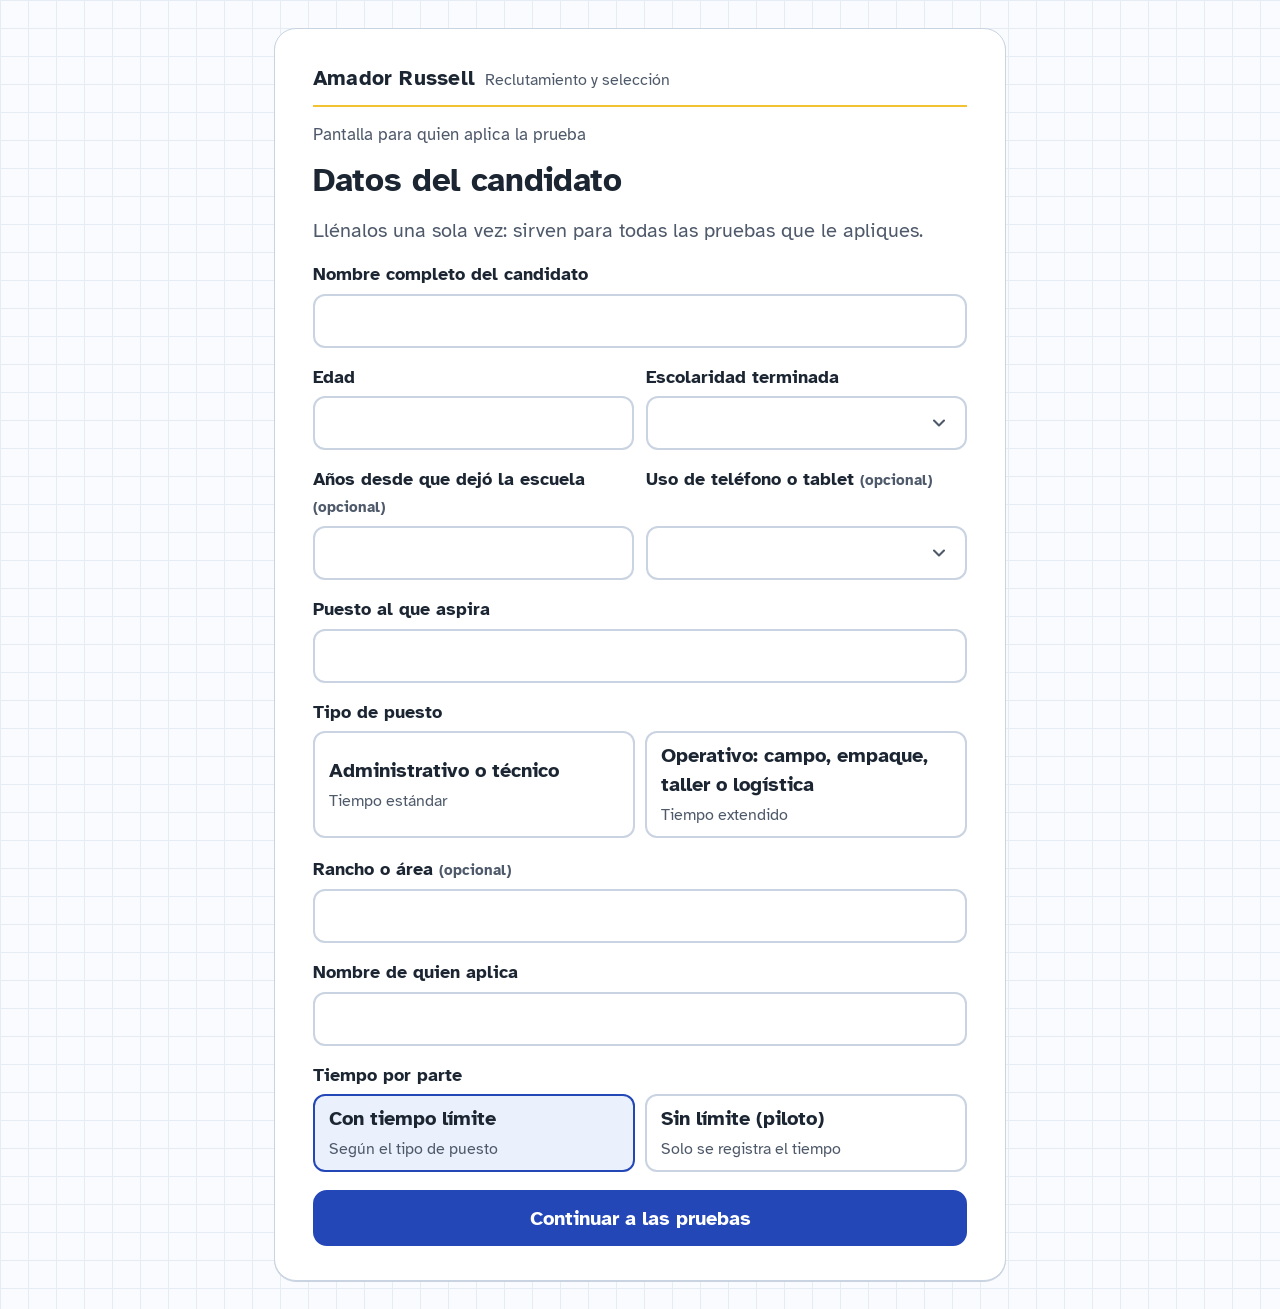
==== commit 42022037: "Alinear las cajas de la captura y dar flecha propia a las listas - Etiqueta arriba y caja abajo en c" ====
--- a/sitio/index.html
+++ b/sitio/index.html
@@ -74,10 +74,14 @@
 .toast{position:fixed;left:50%;bottom:calc(24px + env(safe-area-inset-bottom,0px));transform:translateX(-50%);width:max-content;max-width:calc(100% - 32px);background:var(--ink);color:var(--paper);padding:12px 18px;border-radius:12px;font-weight:700;z-index:50;opacity:0;transition:opacity .2s;pointer-events:none}
 .toast.show{opacity:1}
 /* captura */
-label.f{display:block;margin:0 0 16px}
+/* Etiqueta arriba y caja abajo: en un renglón de dos campos las cajas quedan alineadas aunque una etiqueta ocupe dos líneas. */
+label.f{display:flex;flex-direction:column;margin:0 0 16px}
 label.f span{display:block;font-weight:700;margin-bottom:6px;font-size:.92em}
 label.f input,label.f select,label.f textarea{width:100%;min-height:54px;padding:10px 14px;border:2px solid var(--line);border-radius:12px;background:var(--sheet);font:inherit;color:inherit}
 label.f input:focus,label.f select:focus,label.f textarea:focus{border-color:var(--blue);outline:none}
+label.f input,label.f select{margin-top:auto}
+/* Flecha propia en las listas: la del navegador es chica y queda pegada a la orilla. */
+label.f select{-webkit-appearance:none;appearance:none;padding-right:48px;background-image:url("data:image/svg+xml,%3Csvg xmlns='http://www.w3.org/2000/svg' viewBox='0 0 24 24' fill='none' stroke='%234E596A' stroke-width='2.5' stroke-linecap='round' stroke-linejoin='round'%3E%3Cpath d='M6 9l6 6 6-6'/%3E%3C/svg%3E");background-repeat:no-repeat;background-position:right 16px center;background-size:20px}
 .fila{display:flex;gap:0 12px;flex-wrap:wrap}
 .fila>label.f{flex:1 1 200px}
 .etq{font-weight:700;margin-bottom:6px;font-size:.92em}
@@ -93,8 +97,9 @@
 .hist{display:grid;gap:8px}
 .hist button{display:flex;justify-content:space-between;gap:12px;align-items:center;min-height:56px;padding:8px 14px;border:2px solid var(--line);border-radius:12px;background:var(--sheet);text-align:left;font:inherit;color:inherit;cursor:pointer}
 .hist button span{color:var(--ink2);font-size:.85em}
-/* banda del candidato: visible todo el tiempo en el menú */
-.candidato{position:sticky;top:0;z-index:5;display:flex;align-items:center;justify-content:space-between;gap:6px 12px;flex-wrap:wrap;padding:10px 16px;padding-top:calc(10px + env(safe-area-inset-top,0px));background:var(--pencil-soft);border-bottom:2px solid var(--pencil)}
+/* banda del candidato: encabezado de todas las vistas del menú mientras hay sesión; se desplaza con la página
+   para no taparle nada al contenido */
+.candidato{display:flex;align-items:center;justify-content:space-between;gap:6px 12px;flex-wrap:wrap;padding:10px 16px;padding-top:calc(10px + env(safe-area-inset-top,0px));background:var(--pencil-soft);border-bottom:2px solid var(--pencil)}
 .candidato small{display:block;color:var(--warn);font-weight:700;font-size:.72em;letter-spacing:.04em;text-transform:uppercase}
 .candidato b{display:block;font-size:1.15em;line-height:1.2}
 .candidato .det{display:block;color:var(--ink2);font-size:.8em}
@@ -153,6 +158,14 @@
 <span class="nom"><b>Razonamiento general</b><span class="forma">Forma B</span></span>
 <span class="desc">Mide cómo razona el candidato con palabras y números. Para todo tipo de puesto.</span>
 <span class="datos"><span class="dato"><b>10</b> partes</span><span class="dato"><b>29</b> min estándar</span><span class="dato"><b>37</b> min extendida</span></span>
+<span class="encurso">Hay una aplicación en curso en este dispositivo</span>
+<span class="estado"></span>
+<span class="abrir">Aplicar esta prueba</span>
+</a>
+<a class="prueba" href="razonamiento-figuras/" data-claves="rfFormaA.v1 rfFormaA.v1.respaldo" data-historial="rfFormaA.v1.historial">
+<span class="nom"><b>Razonamiento con figuras</b><span class="forma">Forma A</span></span>
+<span class="desc">Mide cómo razona el candidato con figuras, sin leer ni hacer cuentas. Para todo tipo de puesto.</span>
+<span class="datos"><span class="dato"><b>5</b> partes</span><span class="dato"><b>37</b> min estándar</span><span class="dato"><b>46</b> min extendida</span></span>
 <span class="encurso">Hay una aplicación en curso en este dispositivo</span>
 <span class="estado"></span>
 <span class="abrir">Aplicar esta prueba</span>
